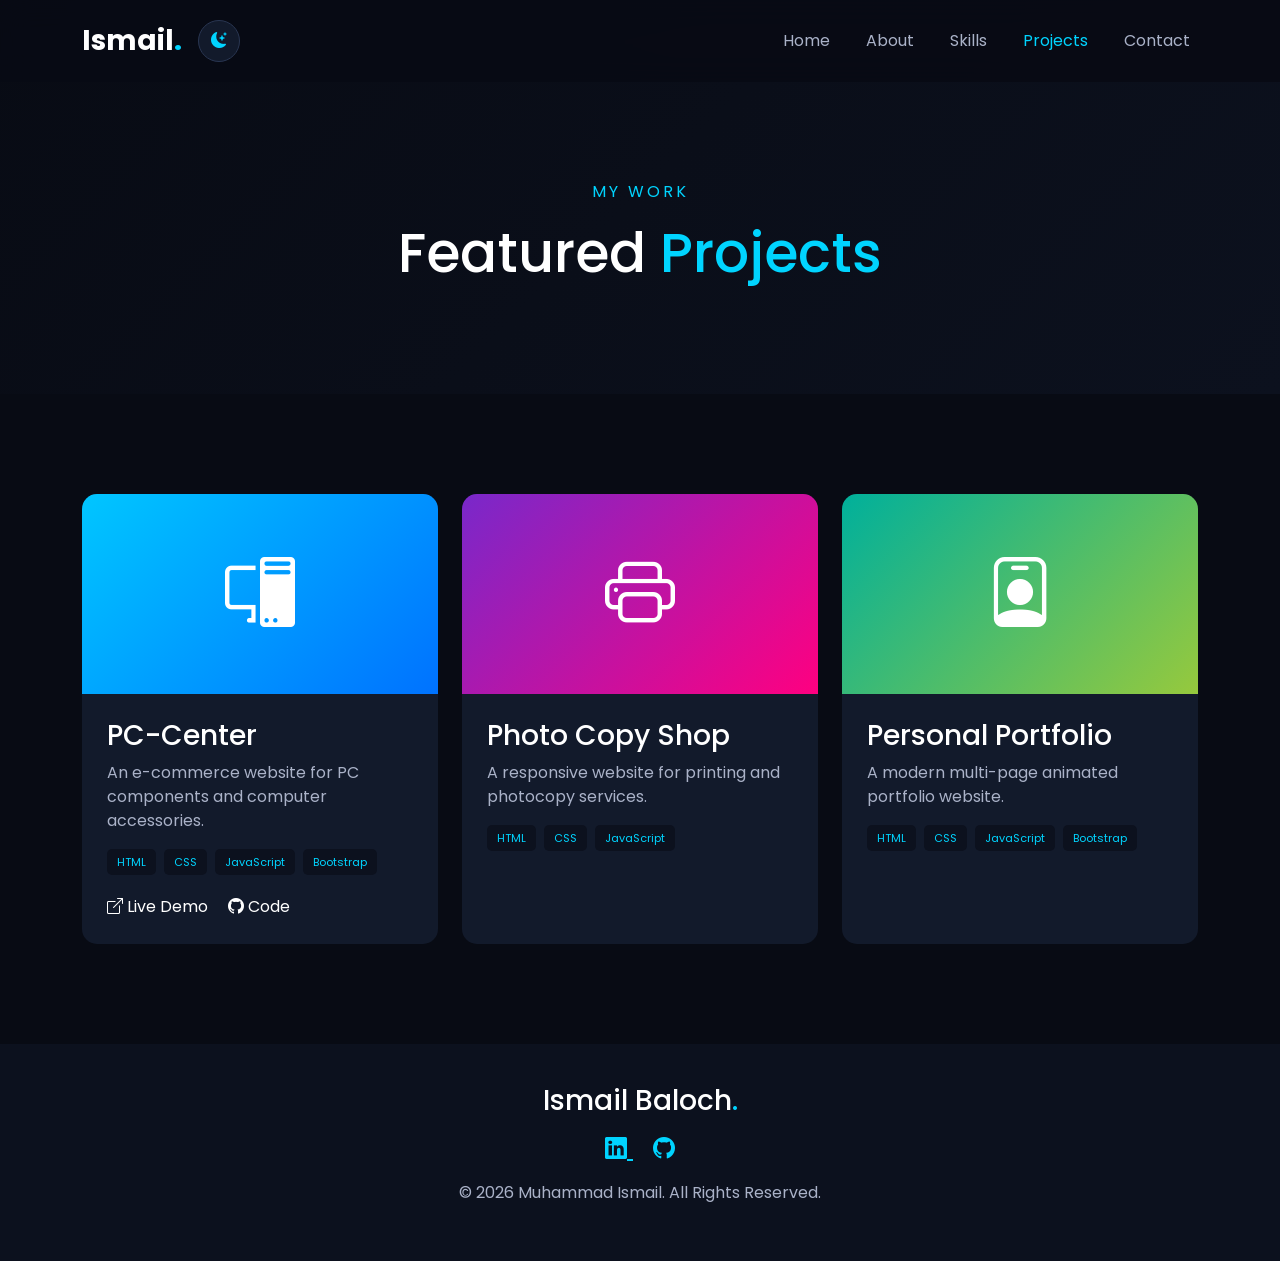
==== projects.html @ e27875d7 "step one is completed" ====
<!DOCTYPE html>
<html lang="en">

<head>

    <meta charset="UTF-8">

    <meta name="viewport"
        content="width=device-width, initial-scale=1.0">

    <title>Projects | Muhammad Ismail</title>

    <link href="https://cdn.jsdelivr.net/npm/bootstrap@5.3.8/dist/css/bootstrap.min.css"
        rel="stylesheet">

    <link rel="stylesheet"
        href="https://cdn.jsdelivr.net/npm/bootstrap-icons@1.13.1/font/bootstrap-icons.min.css">

    <link rel="stylesheet" href="style.css">

</head>

<body>


    <!-- Same Navbar -->

    <nav class="navbar navbar-expand-lg fixed-top">

        <div class="container">

            <a class="navbar-brand logo"
                href="index.html">

                Ismail<span>.</span>

            </a>


            <div class="nav-buttons">

                <button class="theme-toggle"
                    id="themeToggle">

                    <i class="bi bi-moon-stars-fill"
                        id="themeIcon"></i>

                </button>


                <button class="navbar-toggler"
                    type="button"
                    data-bs-toggle="collapse"
                    data-bs-target="#navbarNav">

                    <i class="bi bi-list"></i>

                </button>

            </div>


            <div class="collapse navbar-collapse"
                id="navbarNav">

                <ul class="navbar-nav ms-auto">

                    <li><a class="nav-link"
                        href="index.html">Home</a></li>

                    <li><a class="nav-link"
                        href="about.html">About</a></li>

                    <li><a class="nav-link"
                        href="skills.html">Skills</a></li>

                    <li><a class="nav-link active"
                        href="projects.html">Projects</a></li>

                    <li><a class="nav-link"
                        href="contact.html">Contact</a></li>

                </ul>

            </div>

        </div>

    </nav>


    <section class="page-header">

        <div class="container text-center">

            <p>MY WORK</p>

            <h1>

                Featured

                <span>Projects</span>

            </h1>

        </div>

    </section>


    <!-- PROJECTS -->

    <section class="section">

        <div class="container">

            <div class="row g-4">


                <!-- PC CENTER -->

                <div class="col-lg-4 col-md-6 reveal">

                    <div class="project-card">

                        <div class="project-image project-one">

                            <i class="bi bi-pc-display"></i>

                        </div>


                        <div class="project-content">

                            <h3>PC-Center</h3>

                            <p>

                                An e-commerce website
                                for PC components and
                                computer accessories.

                            </p>


                            <div class="project-tech">

                                <span>HTML</span>

                                <span>CSS</span>

                                <span>JavaScript</span>

                                <span>Bootstrap</span>

                            </div>


                            <div class="project-links">

                                <a href="#">

                                    <i class="bi bi-box-arrow-up-right"></i>

                                    Live Demo

                                </a>


                                <a href="#">

                                    <i class="bi bi-github"></i>

                                    Code

                                </a>

                            </div>

                        </div>

                    </div>

                </div>


                <!-- PHOTOCOPY -->

                <div class="col-lg-4 col-md-6 reveal">

                    <div class="project-card">

                        <div class="project-image project-two">

                            <i class="bi bi-printer"></i>

                        </div>


                        <div class="project-content">

                            <h3>

                                Photo Copy Shop

                            </h3>

                            <p>

                                A responsive website for
                                printing and photocopy
                                services.

                            </p>


                            <div class="project-tech">

                                <span>HTML</span>

                                <span>CSS</span>

                                <span>JavaScript</span>

                            </div>

                        </div>

                    </div>

                </div>


                <!-- PORTFOLIO -->

                <div class="col-lg-4 col-md-6 reveal">

                    <div class="project-card">

                        <div class="project-image project-three">

                            <i class="bi bi-person-badge"></i>

                        </div>


                        <div class="project-content">

                            <h3>

                                Personal Portfolio

                            </h3>

                            <p>

                                A modern multi-page
                                animated portfolio website.

                            </p>


                            <div class="project-tech">

                                <span>HTML</span>

                                <span>CSS</span>

                                <span>JavaScript</span>

                                <span>Bootstrap</span>

                            </div>

                        </div>

                    </div>

                </div>

            </div>

        </div>

    </section>


    <footer>

        <div class="container text-center">


            <h3>

                Ismail Baloch<span>.</span>

            </h3>


            <div class="footer-social">


                <a href="https://www.linkedin.com/in/ismail-majeed-6717b02a5/"
                    target="_blank">

                    <i class="bi bi-linkedin"></i>

                </a>


                <a href="https://github.com/Ismailbaloch65" target="_blank">

                    <i class="bi bi-github"></i>

                </a>

            </div>


            <p>

                © 2026 Muhammad Ismail.
                All Rights Reserved.

            </p>

        </div>

    </footer>


    <script src="https://cdn.jsdelivr.net/npm/bootstrap@5.3.8/dist/js/bootstrap.bundle.min.js"></script>

    <script src="script.js"></script>

</body>

</html>
---- style.css ----
@import url(
    'https://fonts.googleapis.com/css2?family=Poppins:wght@300;400;500;600;700;800&display=swap'
);


/* ================= DARK MODE VARIABLES ================= */

:root {

    --primary: #00d4ff;

    --background: #080b14;

    --section-bg: #0c111e;

    --card: #121a2b;

    --text: #ffffff;

    --gray: #aab2c8;

    --border: #293652;

}


/* ================= LIGHT MODE ================= */

body.light-mode {

    --background: #f5f7fb;

    --section-bg: #e9edf5;

    --card: #ffffff;

    --text: #151b26;

    --gray: #5d6675;

    --border: #d7dce5;

}


/* ================= GLOBAL ================= */

* {

    margin: 0;

    padding: 0;

    box-sizing: border-box;

}


html {

    scroll-behavior: smooth;

}


body {

    font-family: "Poppins", sans-serif;

    background: var(--background);

    color: var(--text);

    overflow-x: hidden;

    transition:
        background 0.4s,
        color 0.4s;

}


/* ================= NAVBAR ================= */

.navbar {

    background:
        rgba(8, 11, 20, 0.90);

    backdrop-filter: blur(15px);

    padding: 15px 0;

    transition: 0.4s;

}


body.light-mode .navbar {

    background:
        rgba(255, 255, 255, 0.92);

    border-bottom:
        1px solid var(--border);

}


.logo {

    color: var(--text) !important;

    font-size: 28px;

    font-weight: 700;

}


.logo span {

    color: var(--primary);

}


.nav-link {

    color: var(--gray) !important;

    margin-left: 20px;

    transition: 0.3s;

}


.nav-link:hover,
.nav-link.active {

    color: var(--primary) !important;

}


.nav-buttons {

    display: flex;

    align-items: center;

    gap: 10px;

}


/* ================= THEME BUTTON ================= */

.theme-toggle {

    width: 42px;

    height: 42px;

    border-radius: 50%;

    border: 1px solid var(--border);

    background: var(--card);

    color: var(--primary);

    cursor: pointer;

    transition: 0.3s;

}


.theme-toggle:hover {

    background: var(--primary);

    color: #000;

    transform: rotate(20deg);

}


.navbar-toggler {

    border: none;

}


.navbar-toggler i {

    color: var(--text);

    font-size: 28px;

}


/* ================= HERO ================= */

.hero {

    min-height: 100vh;

}


.hello {

    color: var(--primary);

    font-size: 18px;

}


.hero h1 {

    font-size: 65px;

    font-weight: 700;

}


.hero h1 span {

    color: var(--primary);

}


.hero h2 {

    color: var(--gray);

    margin: 15px 0;

}


#typing {

    color: var(--primary);

}


.hero-text {

    color: var(--gray);

    max-width: 600px;

    line-height: 1.8;

}


/* ================= BUTTONS ================= */

.btn-primary-custom {

    background: var(--primary);

    color: #000;

    padding: 13px 25px;

    border: none;

    margin-right: 10px;

    transition: 0.3s;

}


.btn-primary-custom:hover {

    transform: translateY(-4px);

    background: var(--text);

    color: var(--background);

}


.btn-outline-custom {

    border: 1px solid var(--primary);

    color: var(--primary);

    padding: 13px 25px;

}


.btn-outline-custom:hover {

    background: var(--primary);

    color: #000;

}


/* ================= SOCIAL ================= */

.social-icons {

    display: flex;

    gap: 15px;

    margin-top: 30px;

}


.social-icons a {

    width: 42px;

    height: 42px;

    display: flex;

    justify-content: center;

    align-items: center;

    border: 1px solid var(--border);

    border-radius: 50%;

    color: var(--primary);

    text-decoration: none;

    transition: 0.3s;

}


.social-icons a:hover {

    background: var(--primary);

    color: black;

    transform: translateY(-5px);

}


/* ================= PROFILE IMAGE ================= */

.hero-image {

    position: relative;

    display: flex;

    justify-content: center;

    align-items: center;

    min-height: 450px;

}


.image-animation {

    animation:
        floatingImage
        4s ease-in-out
        infinite;

}


.image-circle {

    width: 350px;

    height: 350px;

    padding: 8px;

    border-radius: 50%;

    background:
        linear-gradient(
            135deg,
            var(--primary),
            #0077ff
        );

    box-shadow:
        0 0 50px
        rgba(0, 212, 255, 0.3);

}


.profile-image {

    width: 100%;

    height: 100%;

    object-fit: cover;

    border-radius: 50%;

    border: 5px solid var(--background);

}


@keyframes floatingImage {

    0% {

        transform:
            translateY(0px);

    }

    50% {

        transform:
            translateY(-20px);

    }

    100% {

        transform:
            translateY(0px);

    }

}


/* ================= FLOATING CARDS ================= */

.floating-card {

    position: absolute;

    background: var(--card);

    padding: 12px 18px;

    border-radius: 10px;

    box-shadow:
        0 10px 30px
        rgba(0,0,0,0.15);

    animation:
        floatingCard
        3s infinite
        ease-in-out;

}


.floating-card i {

    color: var(--primary);

    margin-right: 8px;

}


.card-one {

    top: 70px;

    left: 0;

}


.card-two {

    bottom: 80px;

    right: 0;

    animation-delay: 1s;

}


@keyframes floatingCard {

    0% {

        transform:
            translateY(0);

    }

    50% {

        transform:
            translateY(-10px);

    }

    100% {

        transform:
            translateY(0);

    }

}


/* ================= SECTION ================= */

.section {

    padding: 100px 0;

}


.section-title {

    text-align: center;

    margin-bottom: 60px;

}


.section-title p,
.section-small-title {

    color: var(--primary);

    font-size: 14px;

    letter-spacing: 2px;

}


.section-title h2 {

    font-size: 40px;

}


.section-title span,
.quick-about span,
.about-heading span {

    color: var(--primary);

}


/* ================= QUICK ABOUT ================= */

.quick-about {

    background: var(--section-bg);

}


.quick-about p {

    color: var(--gray);

    line-height: 1.8;

    margin: 20px 0;

}


/* ================= MINI SKILLS ================= */

.mini-skill {

    background: var(--card);

    padding: 30px;

    text-align: center;

    border-radius: 15px;

    transition: 0.3s;

}


.mini-skill:hover {

    transform: translateY(-10px);

}


.mini-skill i {

    color: var(--primary);

    font-size: 45px;

}


.mini-skill h4 {

    margin-top: 15px;

}


/* ================= PAGE HEADER ================= */

.page-header {

    padding:

        180px 0 100px;

    background:

        linear-gradient(
            135deg,
            var(--background),
            var(--section-bg)
        );

}


.page-header p {

    color: var(--primary);

    letter-spacing: 3px;

}


.page-header h1 {

    font-size: 55px;

}


.page-header h1 span {

    color: var(--primary);

}


/* ================= ABOUT PAGE ================= */

.about-profile {

    height: 400px;

    border-radius: 20px;

    overflow: hidden;

    border:
        2px solid var(--primary);

}


.about-profile img {

    width: 100%;

    height: 100%;

    object-fit: cover;

}


.about-heading {

    font-size: 36px;

}


.about-text {

    color: var(--gray);

    line-height: 1.9;

}


/* ================= INFO CARD ================= */

.info-card {

    background: var(--card);

    padding: 20px;

    border-radius: 12px;

    display: flex;

    gap: 15px;

    align-items: center;

}


.info-card i {

    color: var(--primary);

    font-size: 30px;

}


.info-card p {

    color: var(--gray);

    margin: 0;

}


/* ================= SKILL CARD ================= */

.skill-card {

    background: var(--card);

    padding: 35px;

    border-radius: 15px;

    height: 100%;

    border:
        1px solid transparent;

    transition: 0.3s;

}


.skill-card:hover {

    transform:
        translateY(-10px);

    border-color:
        var(--primary);

}


.skill-card i {

    color: var(--primary);

    font-size: 50px;

}


.skill-card h3 {

    margin:
        20px 0 10px;

}


.skill-card p {

    color: var(--gray);

}


/* ================= PROJECTS ================= */

.project-card {

    background: var(--card);

    border-radius: 15px;

    overflow: hidden;

    height: 100%;

    transition: 0.3s;

}


.project-card:hover {

    transform:
        translateY(-10px);

}


.project-image {

    height: 200px;

    display: flex;

    align-items: center;

    justify-content: center;

}


.project-image i {

    font-size: 70px;

    color: white;

}


.project-one {

    background:
        linear-gradient(
            135deg,
            #00c6ff,
            #0072ff
        );

}


.project-two {

    background:
        linear-gradient(
            135deg,
            #7928ca,
            #ff0080
        );

}


.project-three {

    background:
        linear-gradient(
            135deg,
            #00b09b,
            #96c93d
        );

}


.project-content {

    padding: 25px;

}


.project-content p {

    color: var(--gray);

}


.project-tech {

    display: flex;

    gap: 8px;

    flex-wrap: wrap;

}


.project-tech span {

    background:
        var(--section-bg);

    color: var(--primary);

    padding: 5px 10px;

    border-radius: 5px;

    font-size: 11px;

}


.project-links {

    margin-top: 20px;

    display: flex;

    gap: 20px;

}


.project-links a {

    color: var(--text);

    text-decoration: none;

}


.project-links a:hover {

    color: var(--primary);

}


/* ================= JOURNEY ================= */

.journey-section {

    background: var(--section-bg);

}


.timeline {

    max-width: 750px;

    margin: auto;

    border-left:
        2px solid var(--primary);

}


.timeline-item {

    position: relative;

    padding-left: 40px;

    margin-bottom: 40px;

}


.timeline-dot {

    position: absolute;

    width: 16px;

    height: 16px;

    background: var(--primary);

    border-radius: 50%;

    left: -9px;

    top: 5px;

}


.timeline-content {

    background: var(--card);

    padding: 25px;

    border-radius: 12px;

}


.timeline-content span {

    color: var(--primary);

}


.timeline-content p {

    color: var(--gray);

}


/* ================= CONTACT ================= */

.contact-text {

    color: var(--gray);

    line-height: 1.8;

    margin: 20px 0;

}


.contact-item {

    display: flex;

    gap: 15px;

    margin-bottom: 25px;

}


.contact-item i {

    color: var(--primary);

    font-size: 25px;

}


.contact-item p {

    color: var(--gray);

}


.contact-item a {

    color: var(--primary);

    text-decoration: none;

}


/* ================= FORM ================= */

.contact-form input,
.contact-form textarea {

    width: 100%;

    background: var(--card);

    border:
        1px solid var(--border);

    padding: 15px;

    color: var(--text);

    border-radius: 8px;

    margin-bottom: 15px;

    outline: none;

}


.contact-form textarea {

    height: 150px;

    resize: none;

}


.contact-form input:focus,
.contact-form textarea:focus {

    border-color:
        var(--primary);

}


/* ================= FOOTER ================= */

footer {

    background:
        var(--section-bg);

    padding: 40px 0;

}


footer h3 span {

    color: var(--primary);

}


footer p {

    color: var(--gray);

    margin-top: 15px;

}


.footer-social {

    margin-top: 15px;

}


.footer-social a {

    color: var(--primary);

    font-size: 22px;

    margin: 10px;

}


/* ================= ANIMATION ================= */

.reveal {

    opacity: 0;

    transform:
        translateY(50px);

    transition:
        all 0.8s ease;

}


.reveal.active {

    opacity: 1;

    transform:
        translateY(0);

}


/* ================= RESPONSIVE ================= */

@media (max-width: 991px) {

    .hero h1 {

        font-size: 50px;

    }


    .hero-image {

        min-height: 400px;

    }


    .social-icons {

        justify-content: center;

    }


    .nav-buttons {

        order: 2;

    }

}


@media (max-width: 768px) {

    .section {

        padding: 70px 15px;

    }


    .page-header {

        padding:
            150px 0 70px;

    }


    .page-header h1 {

        font-size: 40px;

    }


    .hero h1 {

        font-size: 42px;

    }


    .hero h2 {

        font-size: 22px;

    }


    .image-circle {

        width: 280px;

        height: 280px;

    }


    .hero-image {

        min-height: 350px;

    }


    .card-one {

        left: 10px;

    }


    .card-two {

        right: 10px;

    }

}


@media (max-width: 576px) {

    .hero h1 {

        font-size: 35px;

    }


    .hero-buttons {

        display: flex;

        flex-direction: column;

        gap: 15px;

    }


    .btn-primary-custom {

        margin-right: 0;

    }


    .image-circle {

        width: 240px;

        height: 240px;

    }


    .floating-card {

        padding: 8px 10px;

        font-size: 12px;

    }


    .card-one {

        top: 30px;

    }


    .card-two {

        bottom: 30px;

    }

}
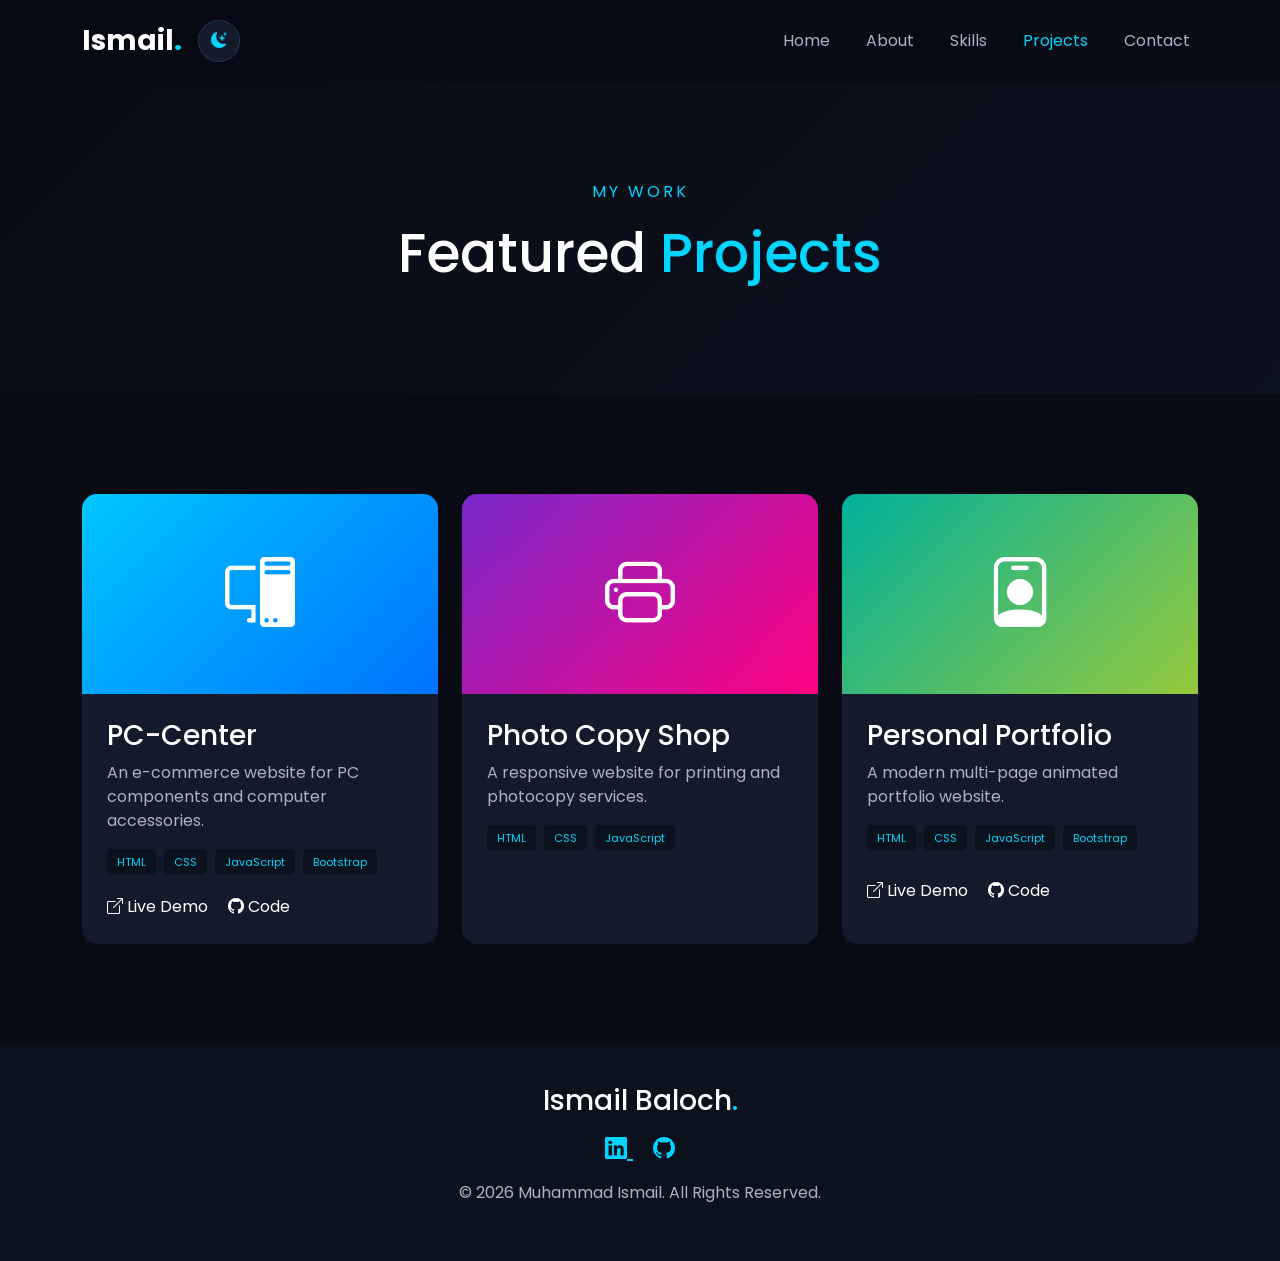
==== commit e0c01c52: "Add project links to portfolio section Added project links for live demo and code repository." ====
--- a/projects.html
+++ b/projects.html
@@ -233,6 +233,8 @@
 
                 <!-- PORTFOLIO -->
 
+                <!-- PORTFOLIO -->
+
                 <div class="col-lg-4 col-md-6 reveal">
 
                     <div class="project-card">
@@ -270,6 +272,27 @@
 
                                 <span>Bootstrap</span>
 
+                        <div class="project-links">
+
+                                <a href="https://ismailbaloch65.github.io/My-Portfolio/" target="_blank">
+
+                                    <i class="bi bi-box-arrow-up-right"></i>
+
+                                    Live Demo
+
+                                </a>
+
+
+                                <a href="https://github.com/Ismailbaloch65/My-Portfolio.git" target="_blank">
+
+                                    <i class="bi bi-github"></i>
+
+                                    Code
+
+                                </a>
+
+                            </div>
+
                             </div>
 
                         </div>
@@ -335,4 +358,4 @@
 
 </body>
 
-</html>+</html>
